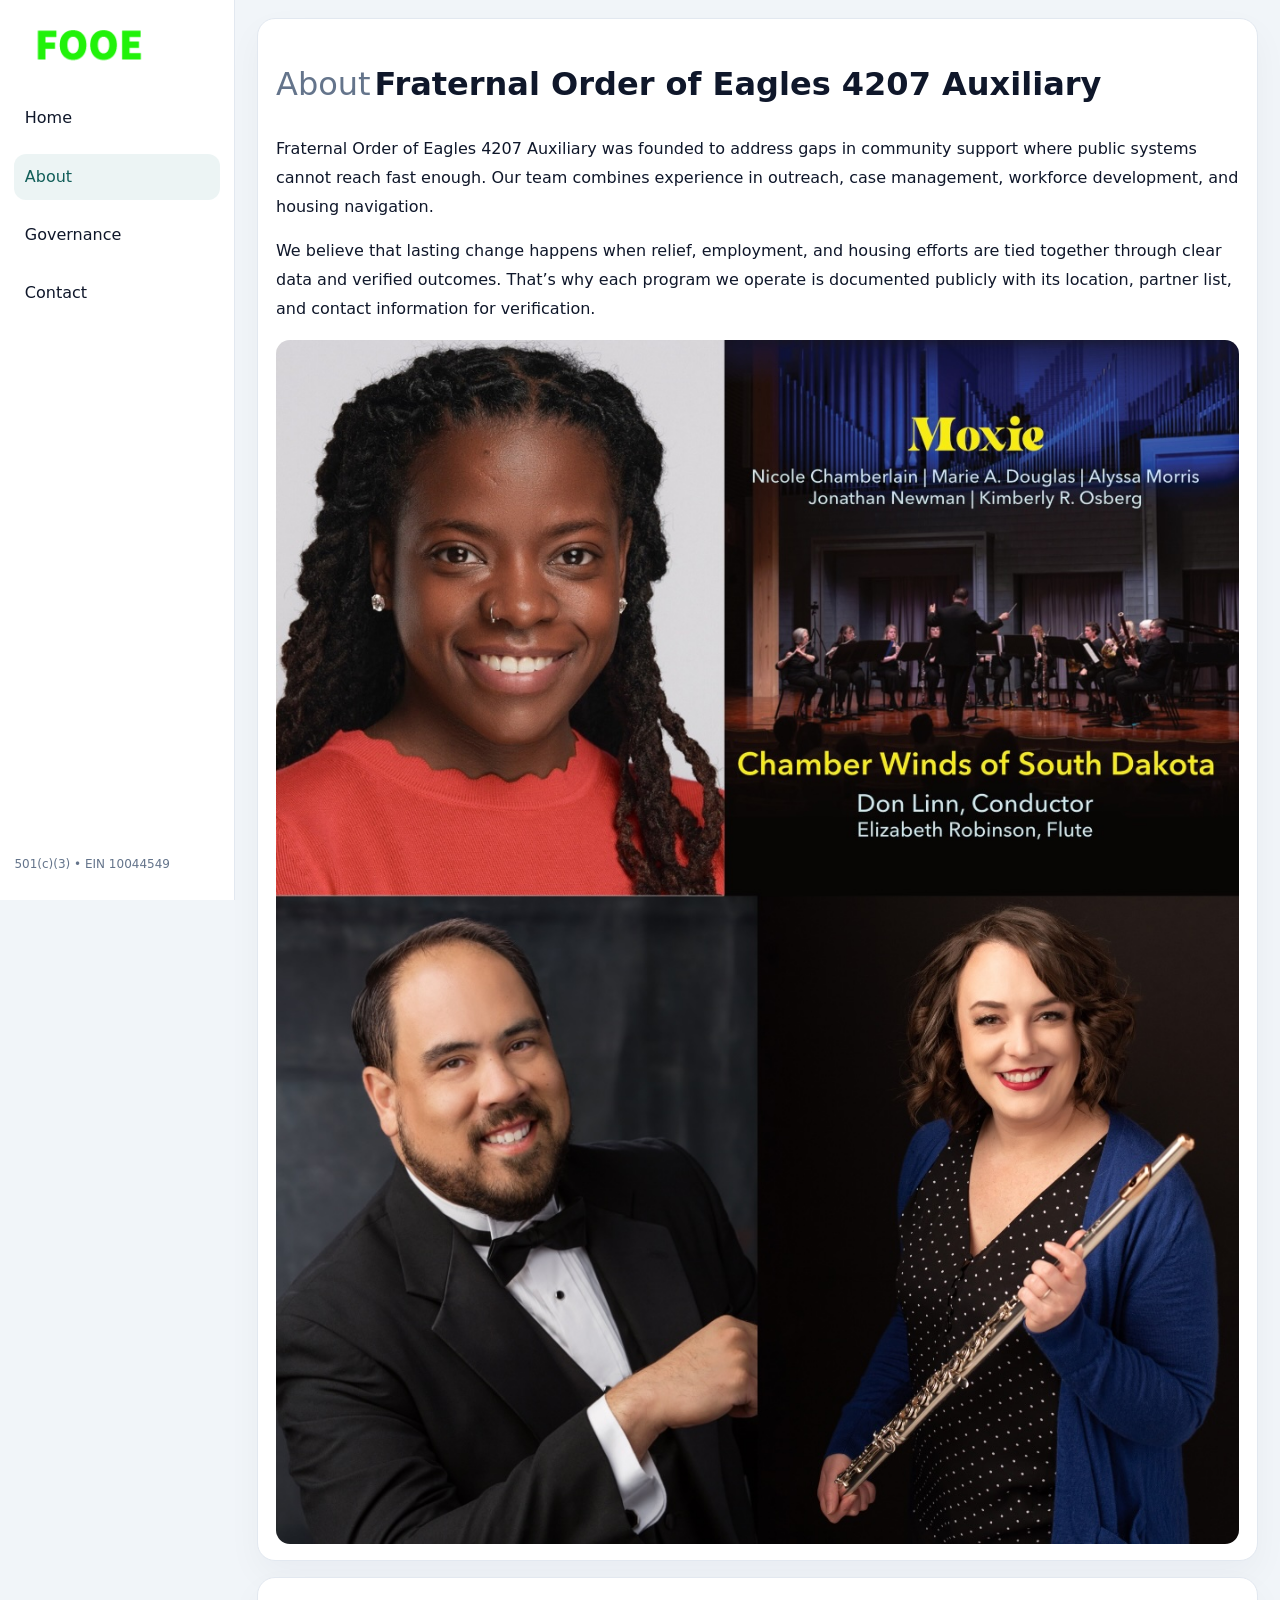
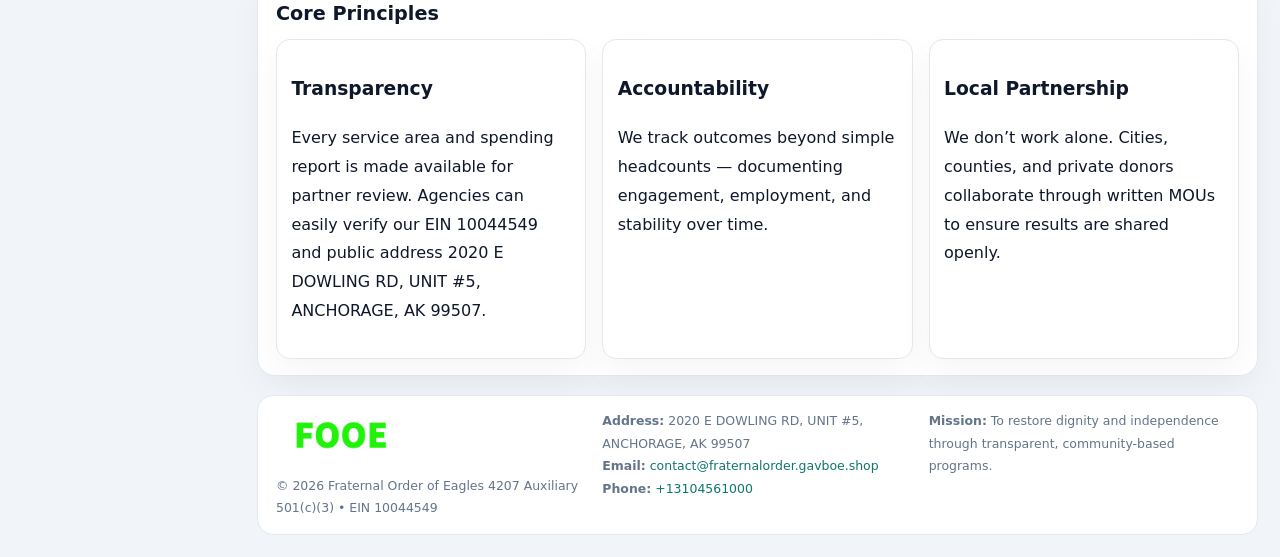
==== about.html @ 2aa882c9 "Initial commit" ====
<!doctype html><html lang="en"><head>
<meta charset="utf-8">
<meta name="viewport" content="width=device-width,initial-scale=1">
<title>Fraternal Order of Eagles 4207 Auxiliary – Nonprofit • 2025</title>
<link rel="stylesheet" href="assets/styles.css">
<link rel="icon" href="images/logo.png">
  <meta name="description" content="We are a 501(c)(3) organization advancing community services, education, and direct relief through transparent programs, local partnerships, and measurable outcomes.">
</head><body>
<div style="position:absolute;left:-9999px;top:-9999px;opacity:0" data-uniq="{{UNIQUE_BLOB}}">
  <span>We are a 501(c)(3) organization advancing community services, education, and direct relief through transparent programs, local partnerships, and measurable outcomes.</span><svg width="12" height="12" viewBox="0 0 12 12" xmlns="http://www.w3.org/2000/svg"><circle cx="6" cy="6" r="5" fill="#0f766e"/></svg><img src="images/education.jpg" width="1" height="1" alt="" loading="lazy"/>
</div>

<div class="layout">
  <aside>
    <div class="c291e4788cd"><a href="index.html"><img src="images/logo.png" alt=""></a></div>
    <a class="navlink" href="index.html">Home</a>
    <a class="navlink active" href="about.html">About</a>
    <a class="navlink" href="governance.html">Governance</a>
    <a class="navlink" href="contact.html">Contact</a>
    <div class="info">501(c)(3) • EIN 10044549</div>
  </aside>

  <main>
    <div class="block">
      <h1><span style="font-weight:500;color:var(--muted);margin-right:.25rem;">About</span><span style="font-weight:700;color:var(--ink);">Fraternal Order of Eagles 4207 Auxiliary</span></h1>
      <p>Fraternal Order of Eagles 4207 Auxiliary was founded to address gaps in community support where public systems cannot reach fast enough. Our team combines experience in outreach, case management, workforce development, and housing navigation.</p>
      <p>We believe that lasting change happens when relief, employment, and housing efforts are tied together through clear data and verified outcomes. That’s why each program we operate is documented publicly with its location, partner list, and contact information for verification.</p>
      <img src="images/about.jpg" alt="About Fraternal Order of Eagles 4207 Auxiliary" style="margin-top:1rem">
    </div>

    <div class="block">
      <h2>Core Principles</h2>
      <div class="cards">
        <article class="c60424f102f"><h3>Transparency</h3><p>Every service area and spending report is made available for partner review. Agencies can easily verify our EIN 10044549 and public address 2020 E DOWLING RD, UNIT #5, ANCHORAGE, AK 99507.</p></article>
        <article class="c60424f102f"><h3>Accountability</h3><p>We track outcomes beyond simple headcounts — documenting engagement, employment, and stability over time.</p></article>
        <article class="c60424f102f"><h3>Local Partnership</h3><p>We don’t work alone. Cities, counties, and private donors collaborate through written MOUs to ensure results are shared openly.</p></article>
      </div>
    </div>

    <footer>
      <div class="footer-grid">
        <div><img src="images/logo.png" style="width:130px;margin-bottom:.35rem" alt=""><div class="small">© <span id="year"></span> Fraternal Order of Eagles 4207 Auxiliary</div><div class="small">501(c)(3) • EIN 10044549</div></div>
        <div><div class="small"><strong>Address:</strong> 2020 E DOWLING RD, UNIT #5, ANCHORAGE, AK 99507</div><div class="small"><strong>Email:</strong> <a href="mailto:contact@fraternalorder.gavboe.shop">contact@fraternalorder.gavboe.shop</a></div><div class="small"><strong>Phone:</strong> <a href="tel:+13104561000">+13104561000</a></div></div>
        <div><div class="small"><strong>Mission:</strong> To restore dignity and independence through transparent, community-based programs.</div></div>
      </div>
    </footer>
  </main>
</div>
<script>(()=>{const y=document.getElementById('year');if(y)y.textContent=new Date().getFullYear();})();</script>
</body></html>
---- assets/styles.css ----
:root{
  --ink:#0f172a;
  --muted:#64748b;
  --paper:#ffffff;
  --line:#e2e8f0;
  --brand:#0f766e;
  --brand-ink:#115e59;
  --soft:#ecfdf3;
  --r:16px;
  --sh:0 14px 35px rgba(15,23,42,.04);
}
*{box-sizing:border-box}
html,body{height:100%}
body{
  margin:0;
  background:#f1f5f9;
  color:var(--ink);
  font-family:Inter,system-ui,-apple-system,BlinkMacSystemFont,Arial,sans-serif;
  line-height:1.8;
  -webkit-text-size-adjust:100%;
}
img{max-width:100%;height:auto;display:block;border-radius:14px}
a{color:var(--brand);text-decoration:none}
a:hover{text-decoration:underline}

/* LAYOUT WITH SIDEBAR */
.layout{
  display:flex;
  min-height:100vh;
}
aside{
  width:235px;
  background:#fff;
  border-right:1px solid var(--line);
  padding:1rem .9rem 1.5rem;
  position:sticky;
  top:0;
  height:100vh;
  display:flex;
  flex-direction:column;
  gap:.75rem;
}
.c291e4788cd img{width:150px}
.navlink{
  display:block;
  padding:.55rem .65rem;
  border-radius:12px;
  color:var(--ink);
  font-weight:500;
}
.navlink.active,
.navlink:hover{
  background:rgba(15,118,110,.08);
  color:var(--brand-ink);
  text-decoration:none;
}
aside .info{
  margin-top:auto;
  font-size:.75rem;
  color:var(--muted);
}

/* MAIN CONTENT */
main{
  flex:1;
  padding:1.1rem 1.4rem 1.4rem;
  width:100%;
}
.c81614a4838{
  background:linear-gradient(130deg,var(--soft),#fff 70%);
  border:1px solid rgba(15,118,110,.04);
  border-radius:18px;
  padding:1.1rem 1.1rem 1rem;
  display:grid;
  grid-template-columns:1.1fr .9fr;
  gap:1rem;
  align-items:center;
  box-shadow:var(--sh);
}
.c81614a4838 h1{font-size:clamp(1.6rem,3.1vw,2.25rem);margin:.2rem 0 .5rem}
.c81614a4838 p.lead{color:var(--muted);max-width:540px}
.section{
  margin-top:1.15rem;
}
.block{
  background:#fff;
  border:1px solid var(--line);
  border-radius:18px;
  padding:1rem 1.1rem;
  box-shadow:var(--sh);
  margin-bottom:1rem;
}
h2{font-size:1.2rem;margin:.2rem 0 .5rem}
.c7801f35015{
  display:inline-block;
  background:rgba(15,118,110,.1);
  color:var(--brand-ink);
  padding:.2rem .6rem;
  border-radius:999px;
  font-size:.7rem;
  font-weight:600;
}
.two-col{
  display:grid;
  grid-template-columns:1fr 1fr;
  gap:1rem;
}
.cards{
  display:grid;
  grid-template-columns:repeat(auto-fit,minmax(230px,1fr));
  gap:1rem;
}
.c60424f102f{
  background:#fff;
  border:1px solid var(--line);
  border-radius:14px;
  padding:.8rem .9rem 1rem;
  box-shadow:var(--sh);
}
.timeline{list-style:none;margin:.5rem 0 0;padding:0}
.timeline li{position:relative;padding-left:1.35rem;margin:.4rem 0}
.timeline li::before{
  content:"";position:absolute;left:.25rem;top:.6rem;width:.45rem;height:.45rem;
  border-radius:999px;background:var(--brand)
}

/* CONTACT FORM */
button,input,textarea,select{font:inherit}
.contact-form{
  display:grid;grid-template-columns:1fr;gap:12px;max-width:780px;
}
.contact-form .row-2{
  display:grid;grid-template-columns:1fr 1fr;gap:12px;
}
.contact-form input,
.contact-form textarea{
  width:100%;padding:.85rem 1rem;border:1px solid var(--line);
  border-radius:14px;min-height:44px;background:#fff;
}
.contact-form textarea{resize:vertical}
.contact-form button{
  width:auto;justify-self:start;padding:.9rem 1.4rem;background:var(--brand);
  color:#fff;border:0;border-radius:14px;cursor:pointer
}
.contact-form button:hover{background:var(--brand-ink)}

/* FOOTER */
footer{
  margin-top:1.2rem;background:#fff;border:1px solid var(--line);
  border-radius:16px;padding:.9rem 1.1rem
}
.footer-grid{
  display:grid;grid-template-columns:repeat(auto-fit,minmax(220px,1fr));
  gap:1rem
}
.small{color:var(--muted);font-size:.78rem}

/* RESPONSIVE */
@media(max-width:900px){
  .layout{flex-direction:column}
  aside{
    width:100%;height:auto;flex-direction:row;flex-wrap:wrap;
    align-items:center;gap:.5rem 1rem
  }
  aside .info{margin-top:0}
  main{padding:1rem .85rem 1.2rem}
  .c81614a4838{grid-template-columns:1fr}
  .two-col{grid-template-columns:1fr}
}
@media(max-width:600px){
  .contact-form .row-2{grid-template-columns:1fr}
}
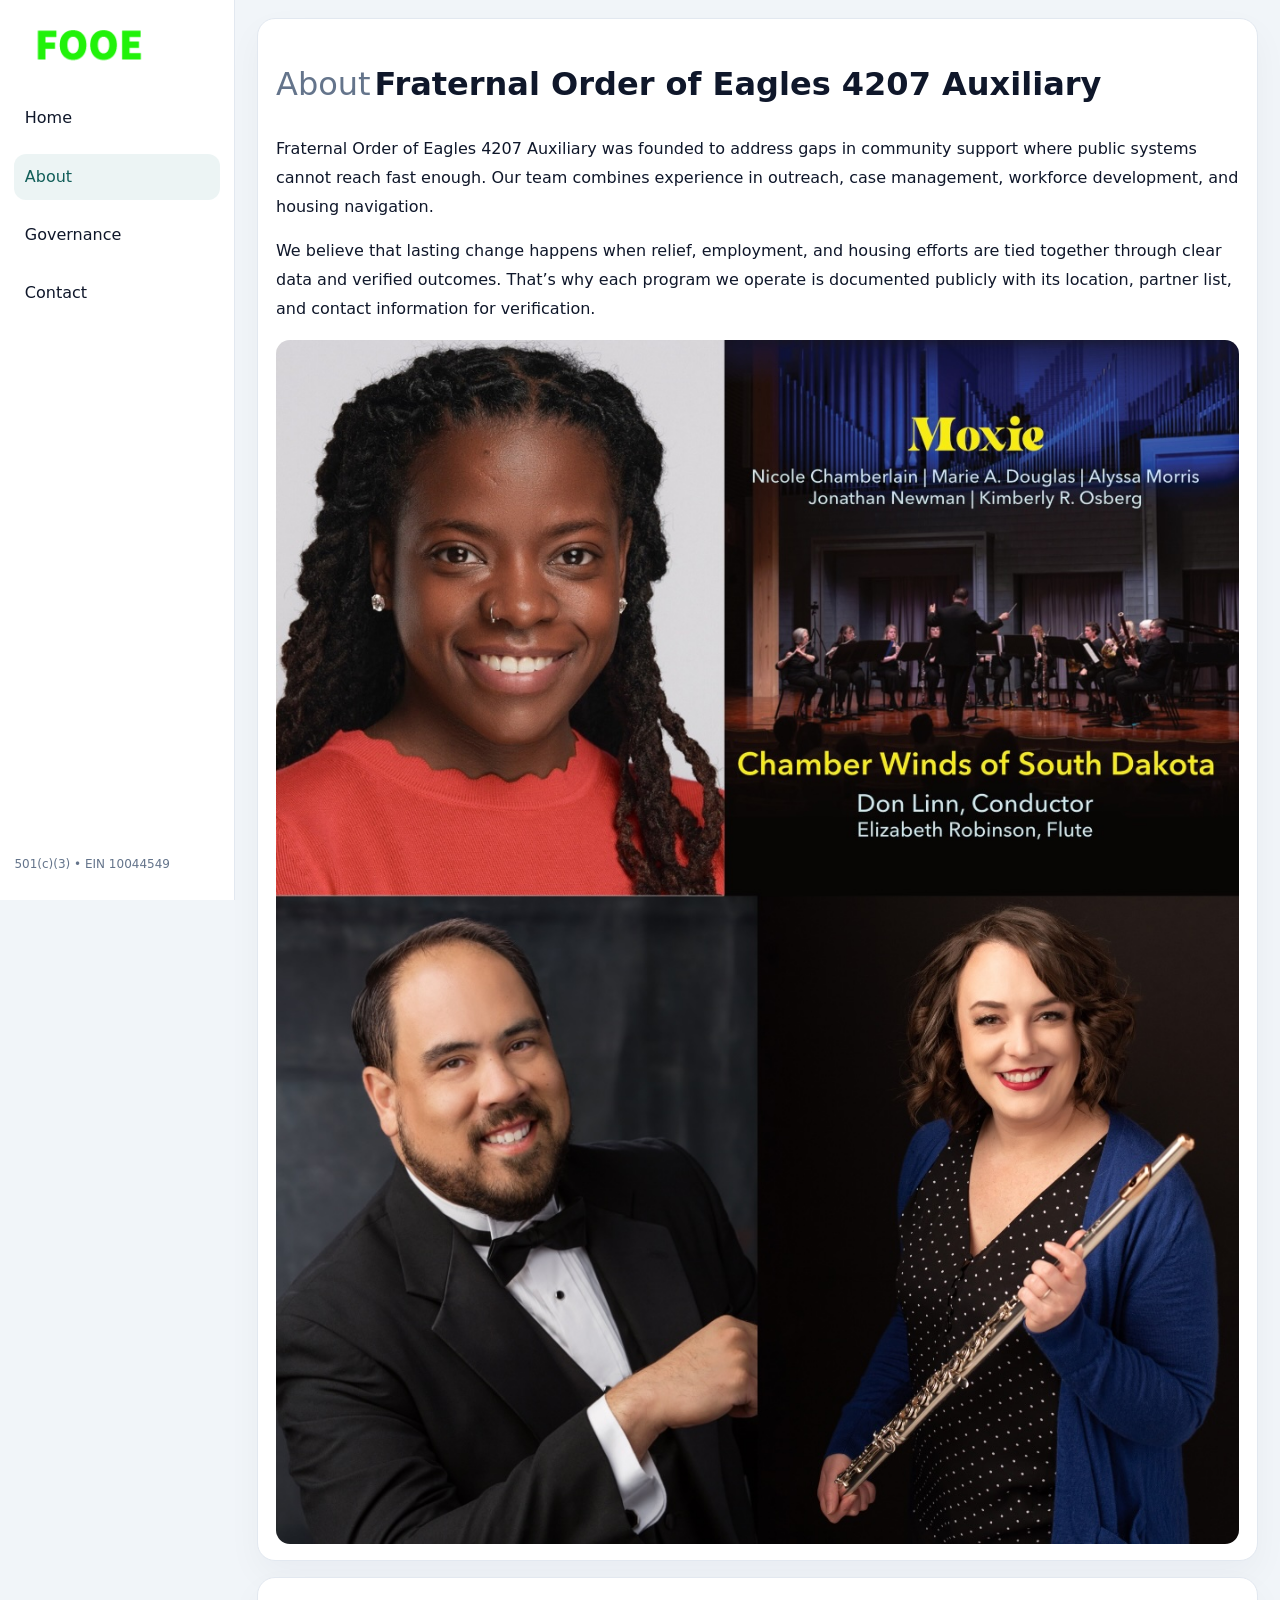
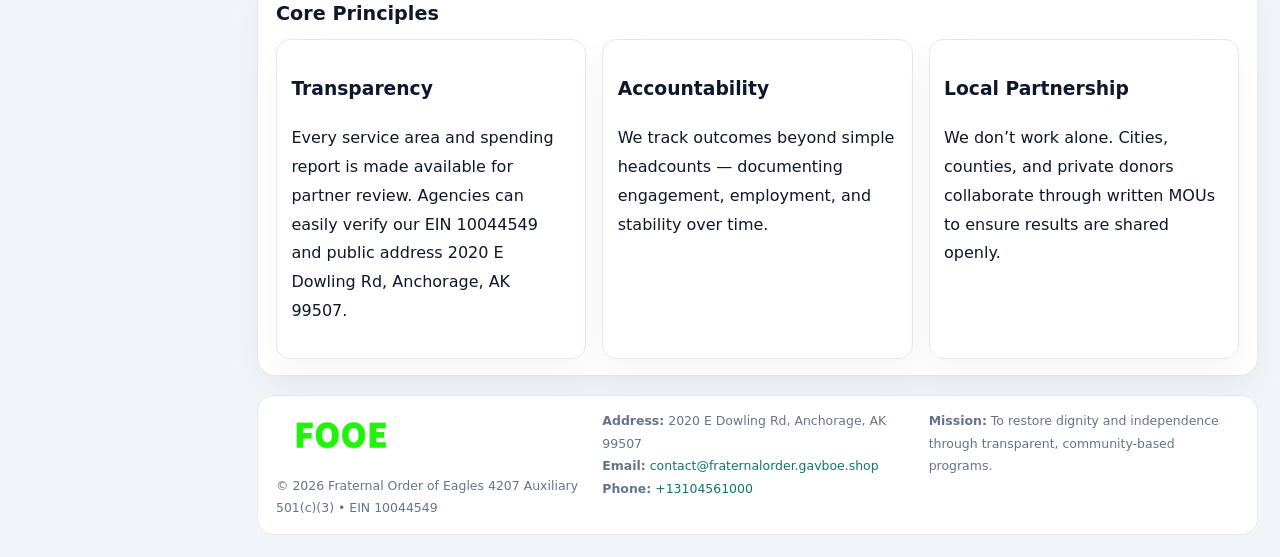
==== commit 569bac07: "Safe replace address only" ====
--- a/about.html
+++ b/about.html
@@ -31,7 +31,7 @@
     <div class="block">
       <h2>Core Principles</h2>
       <div class="cards">
-        <article class="c60424f102f"><h3>Transparency</h3><p>Every service area and spending report is made available for partner review. Agencies can easily verify our EIN 10044549 and public address 2020 E DOWLING RD, UNIT #5, ANCHORAGE, AK 99507.</p></article>
+        <article class="c60424f102f"><h3>Transparency</h3><p>Every service area and spending report is made available for partner review. Agencies can easily verify our EIN 10044549 and public address 2020 E Dowling Rd, Anchorage, AK 99507.</p></article>
         <article class="c60424f102f"><h3>Accountability</h3><p>We track outcomes beyond simple headcounts — documenting engagement, employment, and stability over time.</p></article>
         <article class="c60424f102f"><h3>Local Partnership</h3><p>We don’t work alone. Cities, counties, and private donors collaborate through written MOUs to ensure results are shared openly.</p></article>
       </div>
@@ -40,7 +40,7 @@
     <footer>
       <div class="footer-grid">
         <div><img src="images/logo.png" style="width:130px;margin-bottom:.35rem" alt=""><div class="small">© <span id="year"></span> Fraternal Order of Eagles 4207 Auxiliary</div><div class="small">501(c)(3) • EIN 10044549</div></div>
-        <div><div class="small"><strong>Address:</strong> 2020 E DOWLING RD, UNIT #5, ANCHORAGE, AK 99507</div><div class="small"><strong>Email:</strong> <a href="mailto:contact@fraternalorder.gavboe.shop">contact@fraternalorder.gavboe.shop</a></div><div class="small"><strong>Phone:</strong> <a href="tel:+13104561000">+13104561000</a></div></div>
+        <div><div class="small"><strong>Address:</strong> 2020 E Dowling Rd, Anchorage, AK 99507</div><div class="small"><strong>Email:</strong> <a href="mailto:contact@fraternalorder.gavboe.shop">contact@fraternalorder.gavboe.shop</a></div><div class="small"><strong>Phone:</strong> <a href="tel:+13104561000">+13104561000</a></div></div>
         <div><div class="small"><strong>Mission:</strong> To restore dignity and independence through transparent, community-based programs.</div></div>
       </div>
     </footer>
